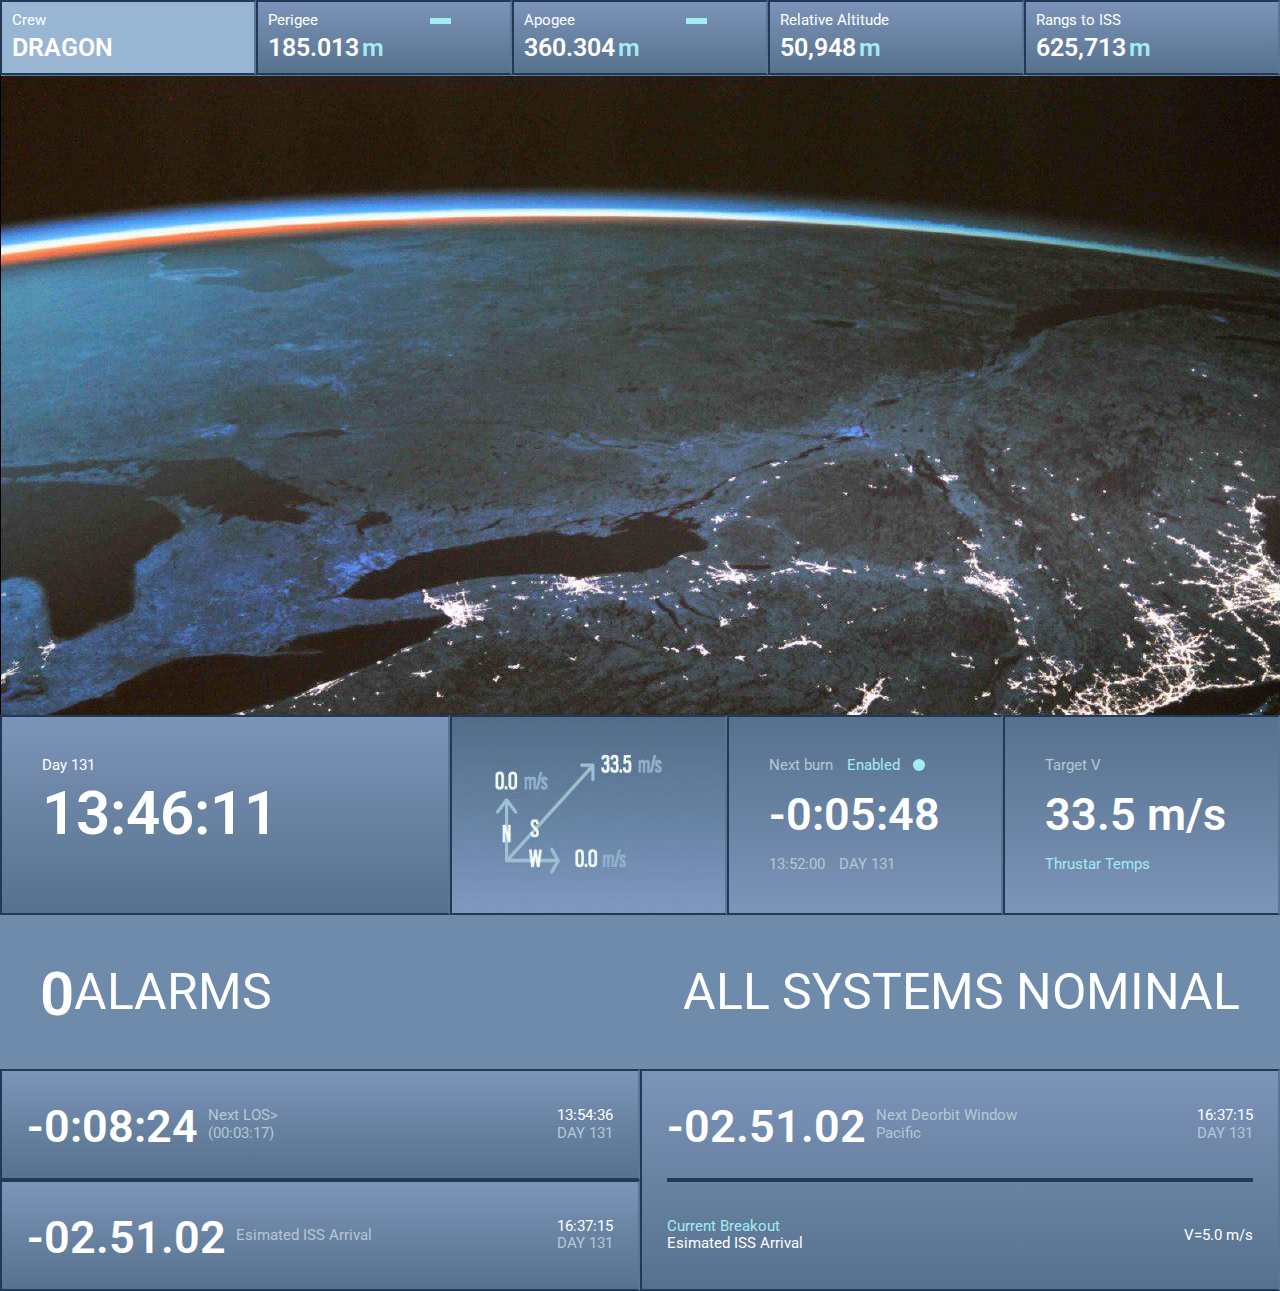
==== index.html @ dae517bb "spaceX" ====
<!DOCTYPE html>
<html lang="en">
<head>
	<meta charset="UTF-8">
	<title>Document</title>

	<!-- normalize -->
	<link rel="stylesheet" href="css/normalize.css">
	<!-- custom styles -->
	<link rel="stylesheet" href="css/style.css" >
	<!--fontawesome-->
	<link rel="stylesheet" href="https://use.fontawesome.com/releases/v5.7.2/css/all.css" integrity="sha384-fnmOCqbTlWIlj8LyTjo7mOUStjsKC4pOpQbqyi7RrhN7udi9RwhKkMHpvLbHG9Sr" crossorigin="anonymous">
	<!--fonts-->
	<link href="https://fonts.googleapis.com/css?family=Roboto" rel="stylesheet">


</head>
<body>
	<div class="container">
		<div class="row header">
			<div class="column column-20">
				<div class="small-text">Crew</div>
				<div class="big-text">dragon</div>
			</div>
			<div class="column column-20">
				<div class="small-text">Perigee</div>
				<div class="big-text">185.013<span class="highlight-text">m</span></div>
			</div>
			<div class="column column-20">
				<div class="small-text">Apogee</div>
				<div class="big-text">360.304<span class="highlight-text">m</span></div>
			</div>
			<div class="column column-20">
				<div class="small-text">Relative Altitude</div>
				<div class="big-text">50,948<span class="highlight-text">m</span></div>
				<i class="fa fa-arrow-down arrow-down"></i>
			</div>
			<div class="column column-20">
				<div class="small-text">Rangs to ISS</div>
				<div class="big-text">625,713<span class="highlight-text">m</span></div>
				<i class="fa fa-arrow-down arrow-down"></i>
			</div>
		</div>
		<div class="view ">
		</div>
		<div class="row">
			<div class="column timer">
				<div class="small-text">
					Day 131
				</div>
				<div class="big-text">
					13:46:11
				</div>
			</div>
			<div class="row indicators">
				<div class="column column-third">
				</div>
				<div class="column column-third">
					<div class="small-text ">
						<span class="grey">Next burn</span> 
						<span class="highlight-text">Enabled</span>
					</div>
						<div class="big-text">-0:05:48</div>
						<div class="small-text">
						<span class="grey">13:52:00</span> 
						<span class="grey">DAY 131
						</span>
				</div>
				</div>
				<div class="column column-third">
					<div class="small-text grey">Target V</div>
					<div class="big-text">33.5 m/s</div>
					<div class="small-text highlight-text">
					Thrustar Temps</div>	
				</div>
			</div>
		</div>
		<div class="row simple">
			<div><span class="big-text">0</span> alarms
			</div>
			<div>all systems nominal 
				<span class="big-text"><i class="fas fa-check"></i>
				</span>
		    </div>
		</div>
		<div class="row hateIt">
			<div class="width-50">
				<div class="column">
					<div class="row space-between">
						<div class="row">
							<div class="big-text">
								-0:08:24
							</div>
							<div class="grey">
								<div>Next LOS></div>
								<div>(00:03:17)</div>			
							</div>
						</div>
						<div>
							<div>13:54:36</div>
							<div class="grey">DAY 131</div>
						</div>
					</div>
				</div>
				<div class="column">
					<div class="row space-between">
						<div class="row">
							<div class="big-text">
								-02.51.02
							</div>
							<div class="grey">
								<div>Esimated ISS Arrival</div>		
							</div>
						</div>
						<div>
							<div>16:37:15</div>
							<div class="grey">DAY 131</div>
						</div>
					</div>
				</div>
			</div>
			<div class="width-50">
				<div class="column">
					<div class="row space-between">
						<div class="row">
							<div class="big-text">
								-02.51.02
							</div>
							<div class="grey">
								<div>Next Deorbit Window</div>
								<div>Pacific</div>	
							</div>
						</div>
						<div>
							<div>16:37:15</div>
							<div class="grey">DAY 131</div>
						</div>
					</div>
					<div class="row space-between">
						<div class="">
							<div class="highlight-text">
								Current Breakout
							</div>
							<div>
								<div>Esimated ISS Arrival</div>		
							</div>
						</div>
						<div>
							<div>V=5.0 m/s</div>
						</div>
					</div>
				</div>
			</div>
		</div>		
	</div>
	
</body>
</html>
---- css/style.css ----
body {
	color: #fff;
	font-family: 'Roboto', sans-serif;
	font-size: 15px;
}

*{
	box-sizing: border-box;
	}

a{
	text-decoration: none;
	color: inherit;
}

ul{
	list-style: none;
	margin: 0;
	padding: 0;
}

hr{
	color: #526c88;
	background-color: #526c88;
	border: #526c88;
	height: 5px;
}
.row{
	display: flex;
}

.column{
	border: 2px solid #1f3956;
	border-right: 2px solid #597695;
	background-color: #6f8bac;
	padding: 10px;
	background: linear-gradient(to bottom, rgba(124,148,185,1) 0%, rgba(86,113,141,1) 100%);
	position: relative;
}

.column-20{
	width: 20%;
}

.big-text{
	font-size: 25px;
    text-transform: uppercase;
    margin-top: 5px;
    font-weight: 600;
}

.highlight-text{
	color: #a2edf2;
}

.header .highlight-text{
	margin-left: 3px;
	text-transform: lowercase;
}

.header .column:first-child{
	background: #98b5d3;
}

.header .column .small-text{
	position: relative;
}

.header .column:nth-child(2) .small-text:after,.header .column:nth-child(3) .small-text:after{
	display: block;
	content: "";
	position: absolute;
	width: 21px;
    height: 6px;
    background-color: #a2edf2;
    left: 70%;
    bottom: 5px; 
}

.arrow-down{
	position: absolute;
	top: 50%;
	transform: translateY(-50%);
	right: 30px;
	font-size: 30px;
}

.view{
	background-image: url(../img/bg-spaceX.jpg);
	height: 50vw;
	background-size: cover;
}

.timer{
	width: 450px;
	padding: 40px;
}

.indicators{
	width: calc(100% - 450px);
}

.column-third{
	width: calc(100% / 3);
}

.timer .big-text{
	font-size: 60px;
}

.indicators .column{
	background: linear-gradient(to bottom, rgba(86,113,141,1) 0%, rgba(124,148,185,1) 100%);
	padding: 40px;
}

.indicators .column-third:first-child{
	background-image: url(../img/graphic.jpg);
	background-repeat: no-repeat;
	background-position: center;
	background-size: 100% 100%;
}

.grey{
	color: #b5c8d4;
}

.indicators .column .grey{
	margin-right: 10px;
}
.indicators .column:nth-child(2) .highlight-text{
	position: relative;
}
.indicators .column:nth-child(2) .highlight-text:after{
	display: block;
	content: "";
	position: absolute;
	width: 10px;
	height: 10px;
	background-color: #a2edf2;
	border-radius: 50px;
	border: red;
	top: 5px;
	right: -50px;
}

.indicators .big-text{
	font-size: 45px;
	margin: 15px 0;
}

.indicators .column:nth-child(2) .highlight-text:after{
	display: block;
	content: "";
	position: absolute;
	width: 12px;
	height: 12px;
	background-color: #a2edf2;
	border-radius: 50px;
	border: red;
	top: 3px;
	right: -25px;
}

.indicators .column-third:last-child .big-text{
	text-transform: lowercase;
}

.simple{	
	display: flex;
	justify-content: space-between;
	background-color: #6f8bac;
	font-size: 50px;
	padding: 40px;
	text-transform: uppercase;
}

.simple .big-text{
	font-size: 60px;
	align-items: center;
}

.simple div{
	display: flex;
	align-items: center;
}

.width-50{
	width: 50%;
}

.space-between{
	justify-content: space-between;
}

.hateIt{
	align-items: stretch;
	position: relative;
}

.hateIt .column{
	padding: 25px;
}

.hateIt .column .row{
	align-items: center;
}
.hateIt .big-text{
	font-size: 45px;
	margin-right: 10px;
}

.hateIt .width-50:last-child .space-between:first-child{
	border-bottom: 4px solid #1f3956;
	padding-bottom: 25px;
}

.hateIt .width-50:last-child .space-between:last-child{
	padding-top: 36px;
    padding-bottom: 11px;
}
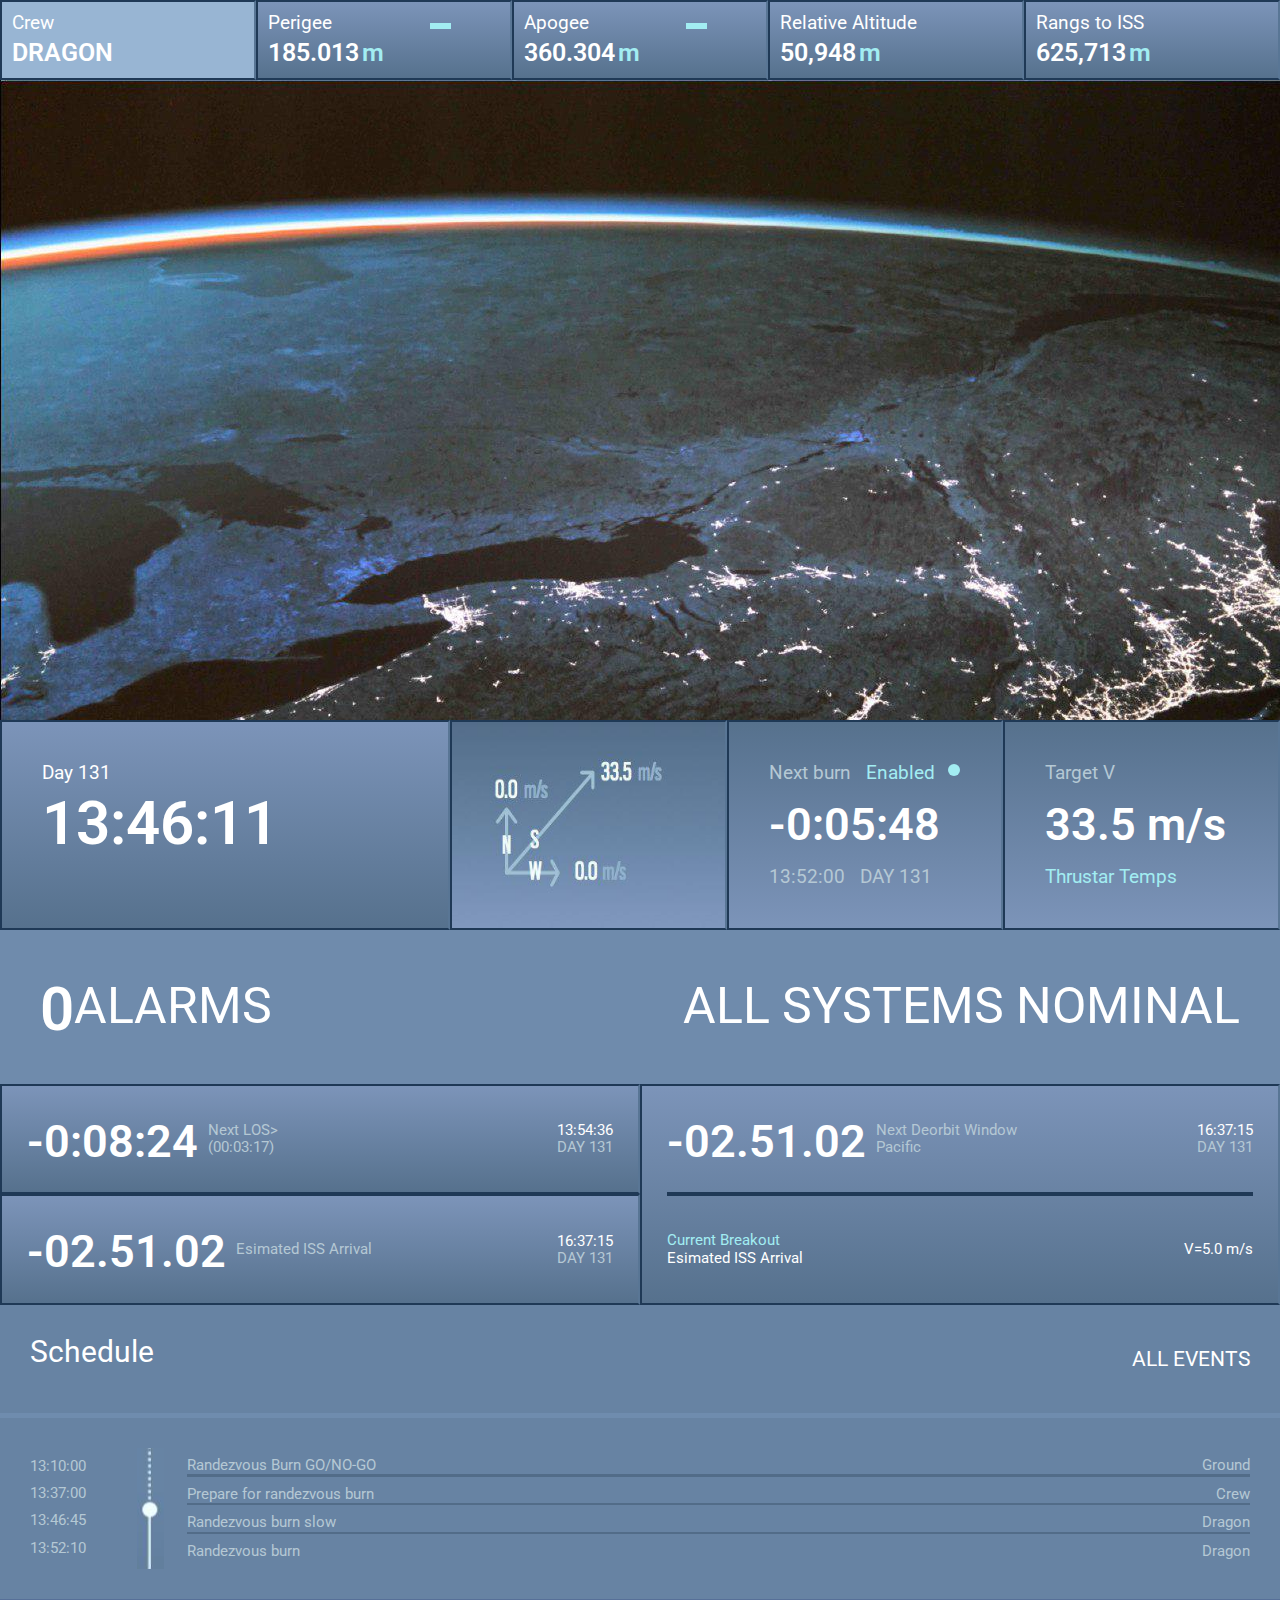
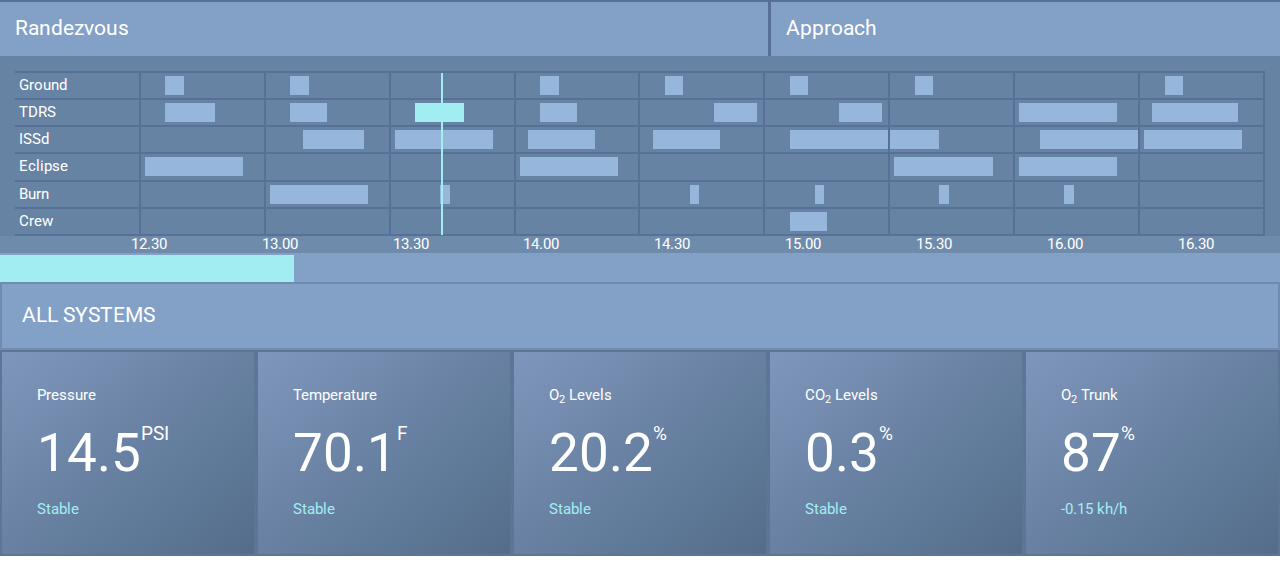
==== commit ebb6f7e6: "after all day trying" ====
--- a/index.html
+++ b/index.html
@@ -151,7 +151,191 @@
 					</div>
 				</div>
 			</div>
-		</div>		
+		</div>
+		<div class="schedule">
+			<div class="schedule-header row">
+				<div class="m-text">Schedule</div>
+				<div class="uppercase">all events 
+				<i class="fas fa-chevron-down"></i></div>
+			</div>
+			<div class="schedule-graphic">
+				<div class="schedule-times grey">
+					<div class="schedule-time">13:10:00</div>
+					<div class="schedule-time">13:37:00</div>
+					<div class="schedule-time">13:46:45</div>
+					<div class="schedule-time">13:52:10</div>
+				</div>
+				<div class="vertical-image"></div>
+				<div class="to-does grey">
+					<div class="to-do">
+						<div class="to-do-what">Randezvous Burn GO/NO-GO</div>
+						<div class="to-do-where">Ground</div>
+					</div>
+					<div class="to-do">
+						<div class="to-do-what">Prepare for randezvous burn</div>
+						<div class="to-do-where">Crew</div>
+					</div>
+					<div class="to-do">
+						<div class="to-do-what">Randezvous burn slow</div>
+						<div class="to-do-where">Dragon</div>
+					</div>
+					<div class="to-do">
+						<div class="to-do-what">Randezvous burn</div>
+						<div class="to-do-where">Dragon</div>
+					</div>
+				</div>
+			</div>
+		</div>	
+		<div class="randezvous-approach row">
+			<div class="randezvous">Randezvous</div>
+			<div class="approach">Approach
+				</div>
+		</div>
+		<div class="schedule-padding">
+			<div class="schedule-line">
+				<table class="schedule-hour">
+				<tr>
+					<td>Ground</td>
+					<td></td>
+					<td></td>
+					<td></td>
+					<td></td>
+					<td></td>
+					<td></td>
+					<td></td>
+					<td></td>
+					<td></td>
+				</tr>
+				<tr>
+					<td>TDRS</td>
+					<td></td>
+					<td></td>
+					<td></td>
+					<td></td>
+					<td></td>
+					<td></td>
+					<td></td>
+					<td></td>
+					<td></td>
+				</tr>
+				<tr>
+					<td>ISSd</td>
+					<td></td>
+					<td></td>
+					<td></td>
+					<td></td>
+					<td></td>
+					<td></td>
+					<td></td>
+					<td></td>
+					<td></td>
+				</tr>
+				<tr>
+					<td>Eclipse</td>
+					<td></td>
+					<td></td>
+					<td></td>
+					<td></td>
+					<td></td>
+					<td></td>
+					<td></td>
+					<td></td>
+					<td></td>
+				</tr>
+				<tr>
+					<td>Burn</td>
+					<td></td>
+					<td></td>
+					<td></td>
+					<td></td>
+					<td></td>
+					<td></td>
+					<td></td>
+					<td></td>
+					<td></td>
+				</tr>
+				<tr>
+					<td>Crew</td>
+					<td></td>
+					<td></td>
+					<td></td>
+					<td></td>
+					<td></td>
+					<td></td>
+					<td></td>
+					<td></td>
+					<td></td>
+				</tr>
+			</table>	
+			</div>
+		</div>
+		<div class="time-lines row">
+			<div class="time-line"> </div>
+			<div class="time-line">12.30</div>
+			<div class="time-line">13.00</div>
+			<div class="time-line">13.30</div>
+			<div class="time-line">14.00</div>
+			<div class="time-line">14.30</div>
+			<div class="time-line">15.00</div>
+			<div class="time-line">15.30</div>
+			<div class="time-line">16.00</div>
+			<div class="time-line">16.30</div>
+		</div>
+		<div class="simple3 row">
+			<div class="simple3-highlight">
+			</div>
+			<div class="simple2">
+			</div>
+		</div>
+		<div class="all-systems uppercase">all systems
+		</div>
+		<div class="life-life-indicators row">
+			<div class="life-indicator">
+				<div class="life-indicator-type">Pressure</div>
+				<div class="life-indicator-number">14.5<span class="small-text">PSI</span></div>
+				<div class="life-indicator-graphic"></div>
+				<div class="highlight-text">Stable</div>
+			</div>
+			<div class="life-indicator">
+				<div class="life-indicator-type">Temperature</div>
+				<div class="life-indicator-number">70.1<span class="small-text">F</span></div>
+				<div class="life-indicator-graphic"></div>
+				<div class="highlight-text">Stable</div>
+			</div>
+			<div class="life-indicator">
+				<div class="life-indicator-type">O<sub>2</sub> Levels</div>
+				<div class="life-indicator-number">20.2<span class="small-text">%</span></div>
+				<div class="life-indicator-graphic"></div>
+				<div class="highlight-text">Stable</div>
+			</div>
+			<div class="life-indicator">
+				<div class="life-indicator-type">CO<sub>2</sub> Levels</div>
+				<div class="life-indicator-number">0.3<span class="small-text">%</span></div>
+				<div class="life-indicator-graphic"></div>
+				<div class="highlight-text">Stable</div>
+			</div>
+			<div class="life-indicator">
+				<div class="life-indicator-type">O<sub>2</sub> Trunk 
+				<i class="fa fa-arrow-down highlight-text"></i>
+				</div>
+				<div class="life-indicator-number">87<span class="small-text">%</span></div>
+				<div class="life-indicator-graphic"></div>
+				<div class="highlight-text">-0.15 kh/h</div>
+			</div>
+		</div>
+		<div class="myClass">
+			<div class="">
+				<div class=""></div>
+				<div class="">
+					<div class="">
+						.
+					</div>
+					<div class=""></div>
+				</div>
+			</div>
+			<div class=""></div>
+			<div class=""></div>
+		</div>
 	</div>
 	
 </body>
--- a/css/style.css
+++ b/css/style.css
@@ -19,12 +19,6 @@
 	padding: 0;
 }
 
-hr{
-	color: #526c88;
-	background-color: #526c88;
-	border: #526c88;
-	height: 5px;
-}
 .row{
 	display: flex;
 }
@@ -47,6 +41,11 @@
     text-transform: uppercase;
     margin-top: 5px;
     font-weight: 600;
+}
+
+.small-text{
+	font-size: 1.2rem;
+	vertical-align: top; 
 }
 
 .highlight-text{
@@ -217,4 +216,317 @@
 .hateIt .width-50:last-child .space-between:last-child{
 	padding-top: 36px;
     padding-bottom: 11px;
-}+}
+
+.schedule{
+	background-color: #6783a3;
+}
+
+.schedule-header{
+	justify-content: space-between;	
+	padding: 30px;
+
+}
+
+.m-text{
+	font-size: 30px;
+}
+
+.uppercase{
+	text-transform: uppercase;
+	align-items: center;
+	padding: 10px 0;
+	font-size: 1.3rem;
+}
+
+.schedule-header{
+	border-bottom: 5px solid #6f8cae;
+}
+
+.schedule-header .fa-chevron-down{
+	font-size: 1.5rem;
+}
+
+.schedule-graphic{
+	display: flex;
+	justify-content: space-between;
+	padding: 30px;
+}
+
+.schedule-times{
+	width: 8%;
+}
+
+
+.schedule-time{
+	margin: 10px 0;
+}
+
+
+.to-does{
+	width: 88%;
+}
+
+.to-do{
+	display: flex;
+	justify-content: space-between;
+	margin: 9px 0;
+	border-bottom: 2px solid #526c88;
+}
+.to-do:first-child{
+	border-bottom: 3px solid #526c88;
+}
+
+.to-do:last-child{
+	border: none;
+}
+
+.vertical-image{
+	background-image: url(../img/vimage.jpg);
+	background-repeat: no-repeat;
+    background-position: center;
+    width: 4%;
+    margin-right: 1%;
+}
+
+.randezvous-approach{
+	background-color: #83a0c6;
+	border-top: 3px solid #577098;
+	font-size: 1.3rem;
+}
+
+.randezvous{
+	width: 60%;
+	padding: 15px;
+}
+
+.approach{
+	width: 40%;
+	border: #577098;
+	padding: 15px;
+	border-left: 3px solid #577098;
+}
+
+.schedule-padding{
+	padding: 15px;
+	background-color: #6783a3;
+	padding-bottom: 0;
+}
+
+.schedule-hour{
+	width: 100%;
+	border-collapse: collapse;
+	padding: 15px;
+}
+
+.schedule-hour td{
+	width: 10%;
+	border: 2px solid #577098;
+	border-left: none;
+	position: relative;
+	padding: 4px;
+}
+
+.schedule-hour td:after{
+	display: block;
+	content: "";
+	position: absolute;
+	width: 80%;
+	height: 75%;
+	background-color: #97b6db;
+	top: 3px;
+}
+
+.schedule-hour td:first-child:after {
+	display: none;
+}
+
+.schedule-hour tr:nth-child(2) td:nth-child(2):after{
+	width: 40%;
+	left: 20%;
+}
+
+.schedule-hour tr:nth-child(3) td:nth-child(3):after{
+	width: 50%;
+	left: 30%;
+}
+
+
+.schedule-hour tr:nth-child(1) td:after{
+	width: 15%;
+	left: 20%;
+}
+
+.schedule-hour tr:nth-child(1) td:nth-child(4):after,
+.schedule-hour tr:nth-child(1) td:nth-child(9):after,
+.schedule-hour tr:nth-child(1) td:nth-child(9):after,
+.schedule-hour tr:nth-child(5) td:nth-child(2):after,
+.schedule-hour tr:nth-child(5) td:nth-child(1):after,
+.schedule-hour tr:nth-child(5) td:nth-child(5):after,
+.schedule-hour tr:nth-child(6) td:nth-child(9):after,
+.schedule-hour tr:nth-child(6) td:nth-child(8):after,
+.schedule-hour tr:nth-child(6) td:nth-child(4):after,
+.schedule-hour tr:nth-child(6) td:nth-child(5):after,
+.schedule-hour tr:nth-child(6) td:nth-child(6):after,
+.schedule-hour tr:nth-child(6) td:nth-child(2):after,
+.schedule-hour tr:nth-child(2) td:nth-child(8):after,
+.schedule-hour tr:nth-child(3) td:nth-child(2):after,
+.schedule-hour tr:nth-child(4) td:nth-child(3):after,
+.schedule-hour tr:nth-child(4) td:nth-child(7):after,
+.schedule-hour tr:nth-child(4) td:nth-child(10):after,
+.schedule-hour tr:nth-child(6) td:nth-child(2):after,
+.schedule-hour tr:nth-child(6) td:nth-child(2):after,
+.schedule-hour tr:nth-child(6) td:nth-child(10):after,
+.schedule-hour tr:nth-child(5) td:nth-child(10):after,
+.schedule-hour tr:nth-child(4) td:nth-child(4):after,
+.schedule-hour tr:nth-child(4) td:nth-child(6):after,
+.schedule-hour tr:nth-child(6) td:nth-child(3):after{
+
+	display: none;
+}
+
+.schedule-hour tr:nth-child(5) td:nth-child(4):after,
+.schedule-hour tr:nth-child(5) td:nth-child(6):after,
+.schedule-hour tr:nth-child(5) td:nth-child(7):after,
+.schedule-hour tr:nth-child(5) td:nth-child(8):after,
+.schedule-hour tr:nth-child(5) td:nth-child(9):after{
+	width: 8%;
+	left: 40%;
+}
+
+.schedule-hour tr:nth-child(6) td:nth-child(7):after{
+	width: 30%;
+	left: 20%;
+}
+
+.schedule-hour tr:nth-child(2) td:nth-child(4):after,
+.schedule-hour tr:nth-child(2) td:nth-child(6):after,
+.schedule-hour tr:nth-child(2) td:nth-child(7):after{
+	width: 35%;
+	left: 60%;
+}
+
+.schedule-hour tr:nth-child(2) td:nth-child(3):after,
+.schedule-hour tr:nth-child(2) td:nth-child(5):after{
+	width: 30%;
+	left: 20%;
+}
+
+.schedule-hour tr:nth-child(2) td:nth-child(10):after{
+	width: 70%;
+	left: 10%;
+}
+
+.schedule-hour tr:nth-child(3) td:nth-child(5):after,
+.schedule-hour tr:nth-child(3) td:nth-child(6):after{
+	width: 55%;
+	left: 10%;
+}
+
+.schedule-hour tr:nth-child(3) td:nth-child(7):after,
+.schedule-hour tr:nth-child(3) td:nth-child(9):after{
+	width: 80%;
+	left: 20%;
+}
+
+.schedule-hour tr:nth-child(3) td:nth-child(8):after{
+	width: 40%;
+	left: 0;
+}
+
+.schedule-hour tr:nth-child(2) td:nth-child(4):after{
+	width: 40%;
+	left: 20%;
+	background-color: #a2edf2;
+}
+
+.schedule-line{
+	position: relative;
+}
+
+.schedule-line:after{
+	position: absolute;
+	content: "";
+	background-color: #a2edf2;
+	width: 162px;
+	height: 2px;
+	top: 50%;
+	bottom: 20%;
+	right: 58vw;
+	transform: rotate(90deg)
+	
+}
+
+.time-lines{
+	display: flex;
+	justify-content: space-between;
+	background-color: #6f8bac;
+
+}
+
+.time-line{
+	width: 8%;
+	height: 10%;
+}
+
+.time-line:nth-child(1){
+	background-color: #6783a3;
+}
+
+.simple3{
+	display: flex;
+	justify-content: space-between;
+	padding-top: 2px;
+	background-color: #83a0c6;
+}
+
+.simple2{
+	width: 77%;
+	height: 3vh;
+	background-color: #83a0c6;
+}
+
+.simple3-highlight{
+	height: 3vh;
+	width: 23%;
+	background-color: #a2edf2;
+}
+
+.all-systems{
+	background-color: #83a0c6;
+	border: 2px solid #6f8cae;
+	padding: 20px;
+}
+
+.life-indicators{
+	justify-content: space-between;
+}
+
+.life-indicator{
+	display: flex;
+	flex-direction: column;
+	justify-content: space-between;
+	width: 20%;
+	height: 20%;
+	border: 2px solid #5d7695;
+	background-image: linear-gradient(to left top, #536d89, #5d7796, #6881a2, #738caf, #7f96bc);
+	padding: 35px;
+}
+
+.life-indicator-number{
+	font-size: 3.3rem;
+	margin: 2vh 0;
+}
+
+.life-indicator-graphic:nth-child(1){
+	vertical-align: top;
+}
+
+/*.life-indicator-graphic:nth-child(1),
+.life-indicator-graphic:nth-child(2){
+	background-image: url(../img/line.jpg);
+	background-size: cover;
+	background-repeat: no-repeat;
+	background-position: center;
+	background-size: 100% 100%;
+}*/